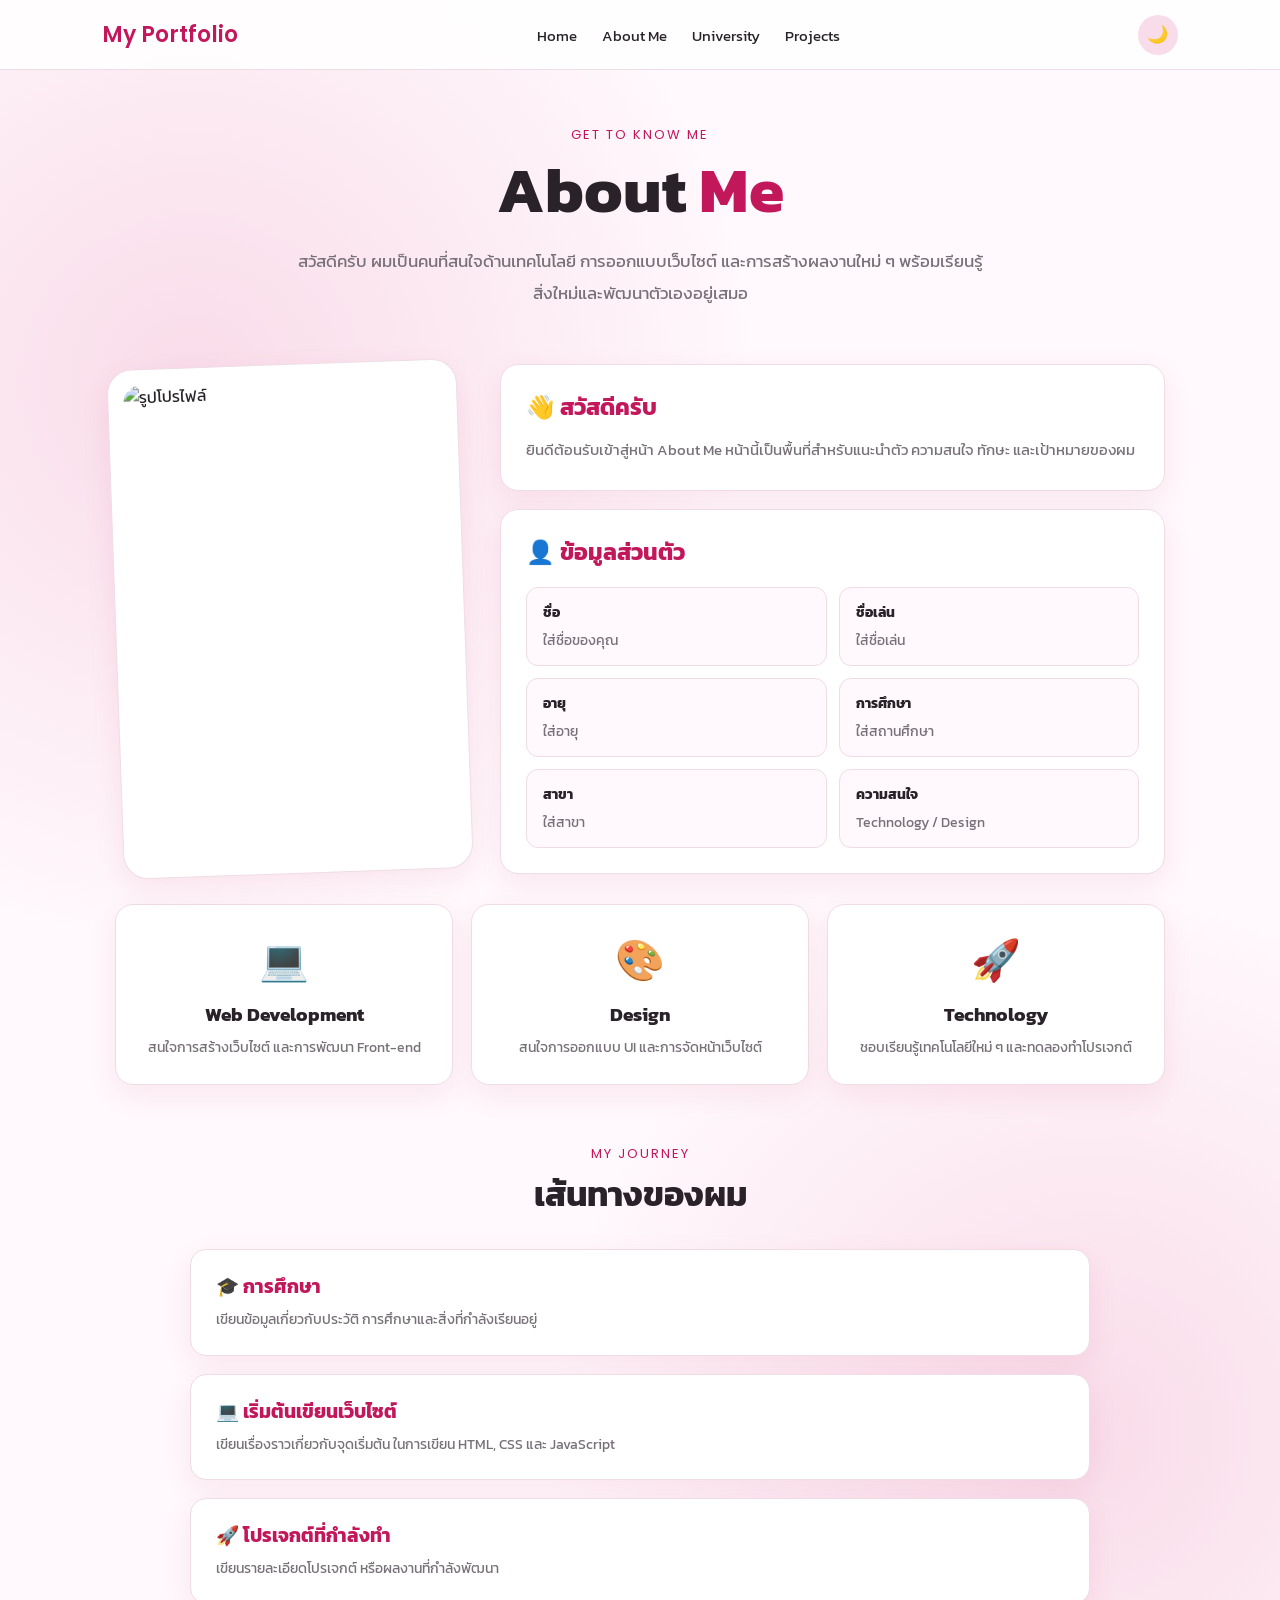
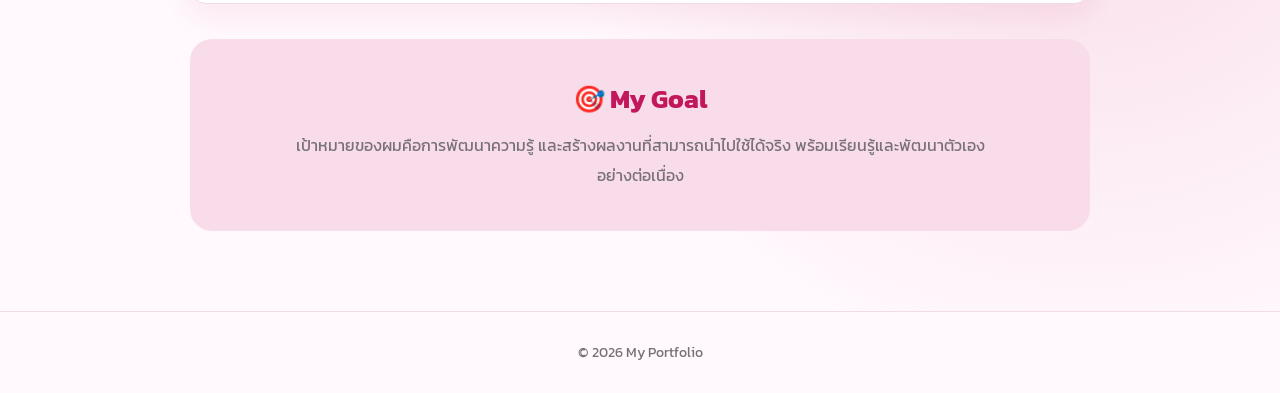
==== about.html @ 3f94007c "Add about.html for personal portfolio page" ====
<!DOCTYPE html>
<html lang="th">

<head>
    <meta charset="UTF-8">

    <meta
        name="viewport"
        content="width=device-width, initial-scale=1.0"
    >

    <title>About Me</title>

    <!-- Google Font -->
    <link
        href="https://fonts.googleapis.com/css2?family=Kanit:wght@300;400;500;600&family=Poppins:wght@400;500;600&display=swap"
        rel="stylesheet"
    >

    <!-- CSS -->
    <link rel="stylesheet" href="style.css">
</head>

<body>

    <!-- =========================
         NAVBAR
    ========================== -->

    <nav>

        <div class="logo">
            My Portfolio
        </div>

        <ul>
            <li>
                <a href="index.html">Home</a>
            </li>

            <li>
                <a href="about.html">About Me</a>
            </li>

            <li>
                <a href="university.html">University</a>
            </li>

            <li>
                <a href="index.html#projects">
                    Projects
                </a>
            </li>
        </ul>

        <button
            class="theme-btn"
            onclick="toggleTheme()"
            aria-label="เปลี่ยนธีม"
        >
            🌙
        </button>

    </nav>


    <!-- =========================
         ABOUT ME
    ========================== -->

    <main class="about-page">

        <!-- Hero -->

        <div class="about-hero">

            <small>GET TO KNOW ME</small>

            <h1>
                About <span>Me</span>
            </h1>

            <p>
                สวัสดีครับ ผมเป็นคนที่สนใจด้านเทคโนโลยี
                การออกแบบเว็บไซต์ และการสร้างผลงานใหม่ ๆ
                พร้อมเรียนรู้สิ่งใหม่และพัฒนาตัวเองอยู่เสมอ
            </p>

        </div>


        <!-- Profile -->

        <div class="about-profile">

            <div class="about-photo">

                <img
                    src="images/profile.jpg"
                    alt="รูปโปรไฟล์"
                >

            </div>


            <div class="about-info">

                <div class="about-info-card">

                    <h2>
                        👋 สวัสดีครับ
                    </h2>

                    <p>
                        ยินดีต้อนรับเข้าสู่หน้า About Me
                        หน้านี้เป็นพื้นที่สำหรับแนะนำตัว
                        ความสนใจ ทักษะ และเป้าหมายของผม
                    </p>

                </div>


                <div class="about-info-card">

                    <h2>
                        👤 ข้อมูลส่วนตัว
                    </h2>

                    <div class="about-details">

                        <div class="about-detail">
                            <strong>ชื่อ</strong>
                            <span>ใส่ชื่อของคุณ</span>
                        </div>

                        <div class="about-detail">
                            <strong>ชื่อเล่น</strong>
                            <span>ใส่ชื่อเล่น</span>
                        </div>

                        <div class="about-detail">
                            <strong>อายุ</strong>
                            <span>ใส่อายุ</span>
                        </div>

                        <div class="about-detail">
                            <strong>การศึกษา</strong>
                            <span>ใส่สถานศึกษา</span>
                        </div>

                        <div class="about-detail">
                            <strong>สาขา</strong>
                            <span>ใส่สาขา</span>
                        </div>

                        <div class="about-detail">
                            <strong>ความสนใจ</strong>
                            <span>Technology / Design</span>
                        </div>

                    </div>

                </div>

            </div>

        </div>


        <!-- Interests -->

        <div class="about-interests">

            <div class="interest-card">

                <div class="interest-icon">
                    💻
                </div>

                <h3>
                    Web Development
                </h3>

                <p>
                    สนใจการสร้างเว็บไซต์
                    และการพัฒนา Front-end
                </p>

            </div>


            <div class="interest-card">

                <div class="interest-icon">
                    🎨
                </div>

                <h3>
                    Design
                </h3>

                <p>
                    สนใจการออกแบบ UI
                    และการจัดหน้าเว็บไซต์
                </p>

            </div>


            <div class="interest-card">

                <div class="interest-icon">
                    🚀
                </div>

                <h3>
                    Technology
                </h3>

                <p>
                    ชอบเรียนรู้เทคโนโลยีใหม่ ๆ
                    และทดลองทำโปรเจกต์
                </p>

            </div>

        </div>


        <!-- Journey -->

        <div class="about-journey">

            <div class="about-journey-title">

                <small>MY JOURNEY</small>

                <h2>
                    เส้นทางของผม
                </h2>

            </div>


            <div class="journey-list">

                <div class="journey-item">

                    <h3>
                        🎓 การศึกษา
                    </h3>

                    <p>
                        เขียนข้อมูลเกี่ยวกับประวัติ
                        การศึกษาและสิ่งที่กำลังเรียนอยู่
                    </p>

                </div>


                <div class="journey-item">

                    <h3>
                        💻 เริ่มต้นเขียนเว็บไซต์
                    </h3>

                    <p>
                        เขียนเรื่องราวเกี่ยวกับจุดเริ่มต้น
                        ในการเขียน HTML, CSS และ JavaScript
                    </p>

                </div>


                <div class="journey-item">

                    <h3>
                        🚀 โปรเจกต์ที่กำลังทำ
                    </h3>

                    <p>
                        เขียนรายละเอียดโปรเจกต์
                        หรือผลงานที่กำลังพัฒนา
                    </p>

                </div>

            </div>

        </div>


        <!-- Goal -->

        <div class="about-goal">

            <div class="about-goal-box">

                <h2>
                    🎯 My Goal
                </h2>

                <p>
                    เป้าหมายของผมคือการพัฒนาความรู้
                    และสร้างผลงานที่สามารถนำไปใช้ได้จริง
                    พร้อมเรียนรู้และพัฒนาตัวเองอย่างต่อเนื่อง
                </p>

            </div>

        </div>

    </main>


    <!-- Footer -->

    <footer>

        © 2026 My Portfolio

    </footer>


    <!-- Theme -->

    <script>

        function toggleTheme() {

            document.body.classList.toggle("dark");

            if (document.body.classList.contains("dark")) {

                localStorage.setItem("theme", "dark");

            } else {

                localStorage.setItem("theme", "light");

            }

        }


        if (localStorage.getItem("theme") === "dark") {

            document.body.classList.add("dark");

        }

    </script>

</body>

</html>
---- style.css ----
/* ========================================
   RESET
======================================== */

* {
    margin: 0;
    padding: 0;
    box-sizing: border-box;
    scroll-behavior: smooth;
}

html {
    width: 100%;
    overflow-x: hidden;
}

body {
    width: 100%;
    min-width: 320px;
    font-family: "Kanit", sans-serif;
    background: var(--bg);
    color: var(--text);

    transition:
        background 0.3s,
        color 0.3s;

    overflow-x: hidden;
}


/* ========================================
   ROOT VARIABLES
======================================== */

:root {
    --bg: #fff8fc;
    --card: #ffffff;
    --text: #292329;
    --subtext: #777078;
    --pink: #c2185b;
    --pink-light: #f9dce9;
    --border: #efdce5;
    --shadow: 0 10px 30px rgba(194, 24, 91, 0.08);

    /* Layout */
    --nav-height: 70px;
    --content-width: 1100px;
    --side-padding: 8%;
}


/* ========================================
   DARK MODE
======================================== */

body.dark {
    --bg: #171317;
    --card: #211c21;
    --text: #ffffff;
    --subtext: #bcb4bb;
    --pink: #ff5c9b;
    --pink-light: #412532;
    --border: #392f35;
    --shadow: 0 10px 30px rgba(0, 0, 0, 0.3);
}


/* ========================================
   NAVBAR
======================================== */

nav {
    position: fixed;
    top: 0;
    left: 0;

    width: 100%;
    height: var(--nav-height);

    display: flex;
    align-items: center;
    justify-content: space-between;

    padding: 0 var(--side-padding);

    background: rgba(255, 255, 255, 0.85);
    backdrop-filter: blur(12px);
    -webkit-backdrop-filter: blur(12px);

    border-bottom: 1px solid var(--border);

    z-index: 999;
}

body.dark nav {
    background: rgba(23, 19, 23, 0.85);
}

.logo {
    font-family: Poppins, sans-serif;
    font-size: 22px;
    font-weight: 600;
    color: var(--pink);

    white-space: nowrap;
}

nav ul {
    display: flex;
    align-items: center;

    list-style: none;
    gap: 25px;
}

nav a {
    text-decoration: none;
    color: var(--text);
    font-size: 15px;

    transition: 0.2s;
}

nav a:hover {
    color: var(--pink);
}

.theme-btn {
    width: 40px;
    height: 40px;

    flex-shrink: 0;

    border: none;
    border-radius: 50%;

    background: var(--pink-light);
    color: var(--pink);

    cursor: pointer;
    font-size: 17px;

    transition: 0.2s;
}

.theme-btn:hover {
    transform: rotate(15deg);
}


/* ========================================
   HERO
======================================== */

.hero {
    width: 100%;
    min-height: 100vh;

    display: flex;
    align-items: center;

    padding:
        calc(var(--nav-height) + 40px)
        var(--side-padding)
        70px;
}

.hero-container {
    width: 100%;
    max-width: var(--content-width);

    margin: auto;

    display: grid;
    grid-template-columns: 1fr 1fr;

    align-items: center;

    gap: 70px;
}

.hero-content {
    min-width: 0;
}

.hello {
    color: var(--pink);
    font-size: 18px;
    margin-bottom: 10px;
}

.hero h1 {
    font-size: clamp(42px, 6vw, 68px);
    line-height: 1.1;

    margin-bottom: 20px;

    word-wrap: break-word;
}

.hero h1 span {
    color: var(--pink);
}

.hero p {
    color: var(--subtext);

    font-size: 17px;
    line-height: 1.9;

    max-width: 550px;
}

.buttons {
    display: flex;

    gap: 12px;
    margin-top: 30px;

    flex-wrap: wrap;
}

.btn {
    display: inline-block;

    padding: 11px 22px;

    border-radius: 10px;

    text-decoration: none;
    font-weight: 500;

    transition: 0.2s;

    white-space: nowrap;
}

.btn-main {
    background: var(--pink);
    color: white;
}

.btn-main:hover {
    transform: translateY(-3px);

    box-shadow:
        0 8px 20px rgba(194, 24, 91, 0.2);
}

.btn-outline {
    border: 1px solid var(--pink);
    color: var(--pink);
}

.btn-outline:hover {
    background: var(--pink-light);
}


/* ========================================
   PROFILE
======================================== */

.profile-box {
    width: 100%;

    display: flex;
    justify-content: center;
    align-items: center;
}

.profile {
    width: 320px;
    height: 390px;

    padding: 15px;

    background: var(--card);

    border: 1px solid var(--border);
    border-radius: 25px;

    box-shadow: var(--shadow);

    transform: rotate(2deg);

    transition: 0.3s;

    flex-shrink: 0;
}

.profile:hover {
    transform:
        rotate(0deg)
        translateY(-7px);
}

.profile img {
    display: block;

    width: 100%;
    height: 100%;

    object-fit: cover;

    border-radius: 18px;
}


/* ========================================
   GENERAL SECTION
======================================== */

section {
    width: 100%;

    padding:
        100px
        var(--side-padding);
}

.section-title {
    text-align: center;

    margin-bottom: 50px;
}

.section-title small {
    color: var(--pink);

    font-family: Poppins, sans-serif;

    font-size: 13px;
    letter-spacing: 2px;
}

.section-title h2 {
    font-size: 36px;

    margin-top: 5px;
}


/* ========================================
   ABOUT
======================================== */

.about {
    width: 100%;
    max-width: 1000px;

    margin: auto;

    display: grid;
    grid-template-columns: 1fr 1fr;

    gap: 25px;
}

.card {
    min-width: 0;

    background: var(--card);

    border: 1px solid var(--border);
    border-radius: 18px;

    padding: 30px;

    box-shadow: var(--shadow);
}

.card h3 {
    color: var(--pink);

    margin-bottom: 15px;
}

.card p {
    color: var(--subtext);

    line-height: 1.9;

    overflow-wrap: break-word;
}


/* ========================================
   EDUCATION
======================================== */

.university {
    width: 100%;
    max-width: 900px;

    margin: auto;

    background: var(--card);

    border: 1px solid var(--border);
    border-radius: 25px;

    padding: 45px;

    text-align: center;

    box-shadow: var(--shadow);
}

.uni-icon {
    font-size: 50px;

    margin-bottom: 15px;
}

.university h3 {
    font-size: 28px;

    margin-bottom: 8px;

    overflow-wrap: break-word;
}

.faculty {
    color: var(--pink);

    font-size: 21px;

    margin-bottom: 8px;

    overflow-wrap: break-word;
}

.university p {
    color: var(--subtext);

    line-height: 1.9;

    overflow-wrap: break-word;
}


/* ========================================
   PROJECTS
======================================== */

.projects {
    width: 100%;
    max-width: 1100px;

    margin: auto;

    display: grid;

    grid-template-columns: repeat(2, minmax(0, 1fr));

    gap: 25px;
}

.project {
    min-width: 0;

    overflow: hidden;

    background: var(--card);

    border: 1px solid var(--border);
    border-radius: 18px;

    box-shadow: var(--shadow);

    transition: 0.25s;
}

.project:hover {
    transform: translateY(-6px);
}

.project-image {
    width: 100%;
    height: 220px;

    background:
        linear-gradient(
            135deg,
            var(--pink-light),
            var(--bg)
        );

    display: flex;
    align-items: center;
    justify-content: center;

    font-size: 60px;

    overflow: hidden;
}

.project-image img {
    display: block;

    width: 100%;
    height: 100%;

    object-fit: cover;
}

.project-content {
    padding: 25px;
}

.project-content h3 {
    font-size: 21px;

    margin-bottom: 10px;

    overflow-wrap: break-word;
}

.project-content p {
    color: var(--subtext);

    line-height: 1.8;

    font-size: 15px;

    overflow-wrap: break-word;
}

.tags {
    display: flex;

    gap: 7px;

    flex-wrap: wrap;

    margin-top: 18px;
}

.tag {
    padding: 5px 10px;

    background: var(--pink-light);
    color: var(--pink);

    border-radius: 7px;

    font-size: 12px;
}


/* ========================================
   SKILLS
======================================== */

.skills {
    width: 100%;
    max-width: 1000px;

    margin: auto;

    display: grid;

    grid-template-columns:
        repeat(3, minmax(0, 1fr));

    gap: 20px;
}

.skill {
    min-width: 0;

    background: var(--card);

    border: 1px solid var(--border);
    border-radius: 18px;

    padding: 28px;

    text-align: center;

    transition: 0.2s;
}

.skill:hover {
    transform: translateY(-5px);
}

.skill-icon {
    font-size: 38px;

    margin-bottom: 10px;
}

.skill h3 {
    margin-bottom: 8px;
}

.skill p {
    color: var(--subtext);

    font-size: 14px;
    line-height: 1.7;

    overflow-wrap: break-word;
}


/* ========================================
   GOAL
======================================== */

.goal {
    width: 100%;
    max-width: 900px;

    margin: auto;
}

.goal-box {
    padding: 45px 35px;

    background: var(--pink-light);

    border-radius: 22px;

    text-align: center;
}

.goal-box h3 {
    color: var(--pink);

    font-size: 25px;

    margin-bottom: 15px;
}

.goal-box p {
    color: var(--subtext);

    line-height: 1.9;

    overflow-wrap: break-word;
}


/* ========================================
   CONTACT
======================================== */

.contact {
    width: 100%;
    max-width: 700px;

    margin: auto;

    text-align: center;
}

.contact > p {
    color: var(--subtext);

    margin-bottom: 25px;

    line-height: 1.8;
}

.contact-links {
    display: flex;

    justify-content: center;

    flex-wrap: wrap;

    gap: 12px;
}

.contact-links a {
    padding: 10px 18px;

    background: var(--card);

    border: 1px solid var(--border);
    border-radius: 10px;

    color: var(--text);

    text-decoration: none;

    transition: 0.2s;

    overflow-wrap: break-word;
}

.contact-links a:hover {
    color: var(--pink);

    border-color: var(--pink);
}


/* ========================================
   FOOTER
======================================== */

footer {
    width: 100%;

    padding: 30px;

    text-align: center;

    color: var(--subtext);

    font-size: 14px;

    border-top: 1px solid var(--border);
}


/* ========================================
   LARGE COMPUTER
   1440px+
======================================== */

@media (min-width: 1440px) {

    :root {
        --side-padding: 10%;
        --content-width: 1200px;
        --nav-height: 75px;
    }

    nav {
        padding-left: 10%;
        padding-right: 10%;
    }

    .hero {
        padding-top: 120px;
    }

    .hero-container {
        gap: 90px;
    }

    section {
        padding-top: 110px;
        padding-bottom: 110px;
    }
}


/* ========================================
   COMPUTER
   1025px - 1439px
======================================== */

@media (min-width: 1025px) and (max-width: 1439px) {

    :root {
        --side-padding: 8%;
        --content-width: 1100px;
    }

    nav {
        padding-left: 8%;
        padding-right: 8%;
    }

    .hero {
        padding-top: 110px;
    }

    .hero-container {
        grid-template-columns: 1fr 1fr;
        gap: 70px;
    }

    .profile {
        width: 320px;
        height: 390px;
    }

    section {
        padding-top: 100px;
        padding-bottom: 100px;
    }
}


/* ========================================
   iPAD / LARGE TABLET
   768px - 1024px
======================================== */

@media (min-width: 768px) and (max-width: 1024px) {

    :root {
        --side-padding: 6%;
        --nav-height: 65px;
    }

    nav {
        padding-left: 5%;
        padding-right: 5%;
    }

    .logo {
        font-size: 20px;
    }

    nav ul {
        gap: 15px;
    }

    nav a {
        font-size: 14px;
    }

    .hero {
        min-height: auto;

        padding:
            105px
            6%
            70px;
    }

    .hero-container {
        max-width: 900px;

        grid-template-columns:
            minmax(0, 1fr)
            minmax(0, 1fr);

        gap: 35px;
    }

    .hero h1 {
        font-size: clamp(38px, 6vw, 55px);
    }

    .hero p {
        font-size: 16px;
        line-height: 1.8;
    }

    .profile {
        width: 280px;
        height: 350px;
    }

    section {
        padding:
            80px
            6%;
    }

    .section-title {
        margin-bottom: 40px;
    }

    .section-title h2 {
        font-size: 32px;
    }

    .about {
        grid-template-columns: 1fr 1fr;
        gap: 18px;
    }

    .card {
        padding: 25px;
    }

    .university {
        max-width: 800px;
        padding: 35px 30px;
    }

    .projects {
        max-width: 900px;

        grid-template-columns:
            repeat(2, minmax(0, 1fr));

        gap: 18px;
    }

    .project-image {
        height: 190px;
    }

    .project-content {
        padding: 20px;
    }

    .skills {
        max-width: 900px;

        grid-template-columns:
            repeat(3, minmax(0, 1fr));

        gap: 15px;
    }

    .skill {
        padding: 22px 15px;
    }

    .goal {
        max-width: 800px;
    }

    .contact {
        max-width: 650px;
    }
}


/* ========================================
   TABLET
   481px - 767px
======================================== */

@media (min-width: 481px) and (max-width: 767px) {

    :root {
        --side-padding: 6%;
        --nav-height: 65px;
    }

    nav {
        padding-left: 5%;
        padding-right: 5%;
    }

    .logo {
        font-size: 20px;
    }

    nav ul {
        display: none;
    }

    .hero {
        min-height: auto;

        padding:
            105px
            7%
            60px;
    }

    .hero-container {
        max-width: 650px;

        grid-template-columns: 1fr;

        text-align: center;

        gap: 40px;
    }

    .hero h1 {
        font-size: 48px;
    }

    .hero p {
        max-width: 600px;

        margin: auto;

        font-size: 16px;
    }

    .buttons {
        justify-content: center;
    }

    .profile {
        width: 270px;
        height: 330px;
    }

    section {
        padding:
            70px
            6%;
    }

    .section-title {
        margin-bottom: 35px;
    }

    .section-title h2 {
        font-size: 30px;
    }

    .about {
        max-width: 650px;

        grid-template-columns: 1fr;

        gap: 18px;
    }

    .card {
        padding: 25px;
    }

    .university {
        max-width: 650px;

        padding: 30px 25px;
    }

    .university h3 {
        font-size: 25px;
    }

    .faculty {
        font-size: 19px;
    }

    .projects {
        max-width: 650px;

        grid-template-columns: 1fr;

        gap: 20px;
    }

    .project-image {
        height: 210px;
    }

    .skills {
        max-width: 650px;

        grid-template-columns:
            repeat(2, minmax(0, 1fr));

        gap: 15px;
    }

    .skill {
        padding: 22px 15px;
    }

    .goal {
        max-width: 650px;
    }

    .goal-box {
        padding: 35px 25px;
    }

    .contact {
        max-width: 600px;
    }
}


/* ========================================
   MOBILE
   360px - 480px
======================================== */

@media (min-width: 360px) and (max-width: 480px) {

    :root {
        --side-padding: 20px;
        --nav-height: 60px;
    }

    nav {
        padding:
            0
            18px;
    }

    .logo {
        font-size: 18px;
    }

    nav ul {
        display: none;
    }

    .theme-btn {
        width: 36px;
        height: 36px;

        font-size: 15px;
    }

    /* HERO */

    .hero {
        min-height: auto;

        padding:
            95px
            20px
            55px;
    }

    .hero-container {
        max-width: 100%;

        grid-template-columns: 1fr;

        gap: 35px;

        text-align: center;
    }

    .hello {
        font-size: 16px;
    }

    .hero h1 {
        font-size: 38px;

        line-height: 1.15;

        margin-bottom: 15px;
    }

    .hero p {
        max-width: 100%;

        margin: auto;

        font-size: 15px;

        line-height: 1.8;
    }

    .buttons {
        justify-content: center;

        gap: 8px;

        margin-top: 22px;
    }

    .btn {
        padding:
            10px
            17px;

        font-size: 14px;
    }

    /* PROFILE */

    .profile {
        width: 240px;
        height: 295px;

        padding: 10px;

        border-radius: 20px;
    }

    .profile img {
        border-radius: 14px;
    }

    /* SECTION */

    section {
        padding:
            60px
            20px;
    }

    .section-title {
        margin-bottom: 30px;
    }

    .section-title small {
        font-size: 11px;
    }

    .section-title h2 {
        font-size: 27px;
    }

    /* ABOUT */

    .about {
        grid-template-columns: 1fr;

        gap: 15px;
    }

    .card {
        padding:
            22px
            18px;

        border-radius: 15px;
    }

    .card h3 {
        font-size: 19px;
    }

    .card p {
        font-size: 14px;

        line-height: 1.8;
    }

    /* EDUCATION */

    .university {
        padding:
            28px
            18px;

        border-radius: 20px;
    }

    .uni-icon {
        font-size: 40px;
    }

    .university h3 {
        font-size: 22px;
    }

    .faculty {
        font-size: 17px;
    }

    .university p {
        font-size: 14px;

        line-height: 1.8;
    }

    /* PROJECTS */

    .projects {
        grid-template-columns: 1fr;

        gap: 18px;
    }

    .project {
        border-radius: 15px;
    }

    .project-image {
        height: 180px;
    }

    .project-content {
        padding:
            20px
            18px;
    }

    .project-content h3 {
        font-size: 19px;
    }

    .project-content p {
        font-size: 14px;
    }

    /* SKILLS */

    .skills {
        grid-template-columns: 1fr;

        gap: 15px;
    }

    .skill {
        padding:
            22px
            18px;
    }

    .skill-icon {
        font-size: 34px;
    }

    .skill p {
        font-size: 13px;
    }

    /* GOAL */

    .goal-box {
        padding:
            30px
            18px;

        border-radius: 18px;
    }

    .goal-box h3 {
        font-size: 21px;
    }

    .goal-box p {
        font-size: 14px;

        line-height: 1.8;
    }

    /* CONTACT */

    .contact > p {
        font-size: 14px;

        line-height: 1.8;
    }

    .contact-links {
        gap: 8px;
    }

    .contact-links a {
        padding:
            9px
            14px;

        font-size: 13px;
    }

    /* FOOTER */

    footer {
        padding:
            25px
            15px;

        font-size: 12px;
    }
}


/* ========================================
   VERY SMALL MOBILE
   BELOW 360px
======================================== */

@media (max-width: 359px) {

    :root {
        --side-padding: 15px;
        --nav-height: 60px;
    }

    nav {
        padding:
            0
            15px;
    }

    .logo {
        font-size: 17px;
    }

    .theme-btn {
        width: 34px;
        height: 34px;

        font-size: 14px;
    }

    .hero {
        padding:
            90px
            15px
            50px;
    }

    .hero-container {
        gap: 30px;
    }

    .hero h1 {
        font-size: 33px;
    }

    .hero p {
        font-size: 14px;
    }

    .buttons {
        gap: 7px;
    }

    .btn {
        padding:
            9px
            13px;

        font-size: 13px;
    }

    .profile {
        width: 220px;
        height: 275px;
    }

    section {
        padding:
            55px
            15px;
    }

    .section-title h2 {
        font-size: 24px;
    }

    .card {
        padding:
            20px
            16px;
    }

    .university {
        padding:
            25px
            15px;
    }

    .project-image {
        height: 160px;
    }

    .project-content {
        padding:
            18px
            15px;
    }

    .skill {
        padding:
            20px
            15px;
    }

    .goal-box {
        padding:
            25px
            15px;
    }

    .contact-links a {
        padding:
            8px
            11px;

        font-size: 12px;
    }
}


/* ========================================
   MOBILE LANDSCAPE
======================================== */

@media (max-width: 767px) and (orientation: landscape) {

    .hero {
        min-height: auto;

        padding-top: 90px;
    }

    .hero-container {
        grid-template-columns:
            minmax(0, 1fr)
            minmax(0, 1fr);

        text-align: left;

        align-items: center;

        gap: 30px;
    }

    .hero p {
        margin: 0;
    }

    .buttons {
        justify-content: flex-start;
    }

    .profile {
        width: 220px;
        height: 270px;
    }
}


/* ========================================
   TOUCH SCREEN
   ปิด EFFECT ที่ไม่จำเป็นบนมือถือ
======================================== */

@media (hover: none) and (pointer: coarse) {

    .profile:hover,
    .project:hover,
    .skill:hover {
        transform: none;
    }

    .btn-main:hover {
        transform: none;

        box-shadow: none;
    }

    .theme-btn:hover {
        transform: none;
    }
}


/* ========================================
   ACCESSIBILITY
======================================== */

@media (prefers-reduced-motion: reduce) {

    *,
    *::before,
    *::after {
        scroll-behavior: auto !important;
        transition: none !important;
        animation: none !important;
    }
}ก

/* UNIVERSITY PAGE */
.uni-page-hero{min-height:55vh;display:flex;align-items:center;justify-content:center;text-align:center;padding:calc(var(--nav-height) + 55px) var(--side-padding) 70px;background:radial-gradient(circle at 20% 20%,var(--pink-light),transparent 35%),radial-gradient(circle at 80% 70%,var(--pink-light),transparent 35%)}
.uni-page-hero-inner{max-width:850px;margin:auto}.uni-page-hero h1{font-size:clamp(38px,6vw,64px);line-height:1.15;margin:12px 0 18px}.uni-page-hero h1 span{color:var(--pink)}.uni-page-hero p{color:var(--subtext);font-size:17px;line-height:1.9;max-width:700px;margin:auto}
.uni-list{width:100%;max-width:1150px;margin:auto;display:grid;grid-template-columns:repeat(3,minmax(0,1fr));gap:22px}.uni-card{position:relative;overflow:hidden;background:var(--card);border:1px solid var(--border);border-radius:22px;padding:28px;box-shadow:var(--shadow);transition:.25s}.uni-card:hover{transform:translateY(-7px)}.uni-card:before{content:"";position:absolute;inset:0 0 auto;height:5px;background:var(--uni-color,var(--pink))}.uni-logo{width:92px;height:92px;margin:0 auto 18px;border-radius:50%;display:flex;align-items:center;justify-content:center;background:var(--uni-bg,var(--pink-light));border:2px solid var(--uni-color,var(--pink));color:var(--uni-color,var(--pink));font-family:Poppins,sans-serif;font-weight:700;font-size:25px;text-align:center}.uni-card h3{text-align:center;font-size:23px;margin-bottom:7px}.uni-card .uni-subtitle{text-align:center;color:var(--uni-color,var(--pink));font-weight:500;margin-bottom:15px}.uni-card p{color:var(--subtext);line-height:1.8;font-size:14px}.uni-info{margin-top:18px;display:grid;gap:9px}.uni-info div{padding:10px 12px;border-radius:10px;background:var(--bg);color:var(--text);font-size:14px}.uni-actions{display:flex;flex-wrap:wrap;gap:9px;margin-top:20px}.uni-actions a{flex:1;min-width:130px;text-align:center;padding:9px 12px;border-radius:9px;text-decoration:none;font-size:13px;border:1px solid var(--uni-color,var(--pink));color:var(--uni-color,var(--pink));transition:.2s}.uni-actions a:hover{background:var(--uni-bg,var(--pink-light))}.uni-actions a.main{color:#fff;background:var(--uni-color,var(--pink))}
.faculty-page{width:100%;max-width:1050px;margin:auto}.faculty-block{background:var(--card);border:1px solid var(--border);border-radius:22px;padding:32px;margin-bottom:25px;box-shadow:var(--shadow)}.faculty-head{display:flex;gap:20px;align-items:center;margin-bottom:22px}.faculty-badge{width:65px;height:65px;border-radius:16px;display:flex;align-items:center;justify-content:center;flex-shrink:0;background:var(--pink-light);color:var(--pink);font-weight:700;font-family:Poppins,sans-serif}.faculty-head h3{font-size:25px;margin-bottom:4px}.faculty-head p{color:var(--pink)}.faculty-grid{display:grid;grid-template-columns:1fr 1fr;gap:18px}.faculty-item{padding:20px;border:1px solid var(--border);border-radius:15px;background:var(--bg)}.faculty-item h4{margin-bottom:9px}.faculty-item p,.faculty-item li{color:var(--subtext);line-height:1.8;font-size:14px}.faculty-item ul{padding-left:20px}.criteria-note{margin-top:18px;padding:15px 18px;border-radius:13px;background:var(--pink-light);color:var(--subtext);line-height:1.8;font-size:13px}.source-links{display:flex;flex-wrap:wrap;gap:10px;margin-top:18px}.source-links a{text-decoration:none;color:var(--pink);border:1px solid var(--pink);padding:8px 13px;border-radius:9px;font-size:13px}.back-home{margin-top:25px;text-align:center}
@media(max-width:900px){.uni-list{grid-template-columns:1fr;max-width:650px}.faculty-grid{grid-template-columns:1fr}}@media(max-width:600px){.uni-page-hero{padding-top:100px;min-height:50vh}.uni-page-hero p{font-size:15px}.uni-card,.faculty-block{padding:22px 18px}.faculty-head{align-items:flex-start}.faculty-head h3{font-size:21px}.uni-logo{width:80px;height:80px}}

/* ================================
   UNIVERSITY LOGO
================================ */

.uni-logo {
    width: 110px;
    height: 110px;
    margin: 0 auto 20px;

    display: flex;
    align-items: center;
    justify-content: center;

    background: var(--uni-bg);
    border: 2px solid var(--uni-color);
    border-radius: 50%;

    padding: 15px;

    transition: 0.3s ease;
}

.uni-logo img {
    width: 100%;
    height: 100%;
    object-fit: contain;
    display: block;
}

.uni-card:hover .uni-logo {
    transform: translateY(-5px) scale(1.05);
    box-shadow: 0 10px 25px rgba(0,0,0,0.12);
}

/* Mobile */
@media (max-width: 600px) {

    .uni-logo {
        width: 90px;
        height: 90px;
        padding: 12px;
    }

}

/* ========================================
   ABOUT ME PAGE
======================================== */

.about-page {
    width: 100%;
    min-height: 100vh;
    padding:
        calc(var(--nav-height) + 55px)
        var(--side-padding)
        80px;

    background:
        radial-gradient(
            circle at 15% 20%,
            var(--pink-light),
            transparent 30%
        ),
        radial-gradient(
            circle at 85% 75%,
            var(--pink-light),
            transparent 30%
        );
}

/* Header */

.about-hero {
    width: 100%;
    max-width: 900px;
    margin: 0 auto 55px;

    text-align: center;
}

.about-hero small {
    display: block;

    color: var(--pink);

    font-family: Poppins, sans-serif;
    font-size: 13px;

    letter-spacing: 2px;
    margin-bottom: 8px;
}

.about-hero h1 {
    font-size: clamp(40px, 6vw, 64px);
    line-height: 1.15;

    margin-bottom: 18px;
}

.about-hero h1 span {
    color: var(--pink);
}

.about-hero p {
    max-width: 700px;
    margin: auto;

    color: var(--subtext);

    font-size: 17px;
    line-height: 1.9;
}


/* ========================================
   ABOUT ME PROFILE
======================================== */

.about-profile {
    width: 100%;
    max-width: 1050px;

    margin: auto;

    display: grid;
    grid-template-columns:
        350px
        minmax(0, 1fr);

    gap: 35px;
    align-items: stretch;
}


/* Profile Image */

.about-photo {
    background: var(--card);

    border: 1px solid var(--border);
    border-radius: 25px;

    padding: 15px;

    box-shadow: var(--shadow);

    transform: rotate(-2deg);

    transition: 0.3s ease;
}

.about-photo:hover {
    transform:
        rotate(0deg)
        translateY(-7px);
}

.about-photo img {
    display: block;

    width: 100%;
    height: 100%;

    min-height: 420px;

    object-fit: cover;

    border-radius: 18px;
}


/* ========================================
   ABOUT INFORMATION
======================================== */

.about-info {
    display: flex;
    flex-direction: column;
    gap: 18px;
}

.about-info-card {
    background: var(--card);

    border: 1px solid var(--border);
    border-radius: 18px;

    padding: 25px;

    box-shadow: var(--shadow);
}

.about-info-card h2 {
    color: var(--pink);

    font-size: 23px;

    margin-bottom: 12px;
}

.about-info-card p {
    color: var(--subtext);

    font-size: 15px;
    line-height: 1.9;

    overflow-wrap: break-word;
}


/* ========================================
   PERSONAL INFORMATION
======================================== */

.about-details {
    display: grid;

    grid-template-columns:
        repeat(2, minmax(0, 1fr));

    gap: 12px;

    margin-top: 18px;
}

.about-detail {
    padding: 14px 16px;

    background: var(--bg);

    border: 1px solid var(--border);
    border-radius: 12px;
}

.about-detail strong {
    display: block;

    color: var(--text);

    font-size: 14px;

    margin-bottom: 4px;
}

.about-detail span {
    color: var(--subtext);

    font-size: 14px;
}


/* ========================================
   INTERESTS
======================================== */

.about-interests {
    width: 100%;
    max-width: 1050px;

    margin: 30px auto 0;

    display: grid;

    grid-template-columns:
        repeat(3, minmax(0, 1fr));

    gap: 18px;
}

.interest-card {
    background: var(--card);

    border: 1px solid var(--border);
    border-radius: 18px;

    padding: 25px;

    text-align: center;

    box-shadow: var(--shadow);

    transition: 0.25s ease;
}

.interest-card:hover {
    transform: translateY(-6px);
}

.interest-icon {
    font-size: 40px;

    margin-bottom: 10px;
}

.interest-card h3 {
    margin-bottom: 8px;
}

.interest-card p {
    color: var(--subtext);

    font-size: 14px;
    line-height: 1.7;
}


/* ========================================
   MY JOURNEY
======================================== */

.about-journey {
    width: 100%;
    max-width: 900px;

    margin: 55px auto 0;
}

.about-journey-title {
    text-align: center;

    margin-bottom: 30px;
}

.about-journey-title small {
    color: var(--pink);

    font-family: Poppins, sans-serif;

    font-size: 13px;

    letter-spacing: 2px;
}

.about-journey-title h2 {
    font-size: 34px;

    margin-top: 5px;
}

.journey-list {
    position: relative;

    display: grid;

    gap: 18px;
}

.journey-item {
    position: relative;

    background: var(--card);

    border: 1px solid var(--border);
    border-radius: 16px;

    padding: 22px 25px;

    box-shadow: var(--shadow);
}

.journey-item h3 {
    color: var(--pink);

    margin-bottom: 7px;
}

.journey-item p {
    color: var(--subtext);

    font-size: 14px;
    line-height: 1.8;
}


/* ========================================
   ABOUT ME GOAL
======================================== */

.about-goal {
    width: 100%;
    max-width: 900px;

    margin: 35px auto 0;
}

.about-goal-box {
    padding: 40px 30px;

    background: var(--pink-light);

    border-radius: 22px;

    text-align: center;
}

.about-goal-box h2 {
    color: var(--pink);

    font-size: 26px;

    margin-bottom: 12px;
}

.about-goal-box p {
    max-width: 700px;

    margin: auto;

    color: var(--subtext);

    line-height: 1.9;
}


/* ========================================
   ABOUT ME RESPONSIVE
======================================== */

/* iPad / Large Tablet */

@media (min-width: 768px) and (max-width: 1024px) {

    .about-profile {
        grid-template-columns:
            280px
            minmax(0, 1fr);

        gap: 25px;
    }

    .about-photo img {
        min-height: 360px;
    }

    .about-info-card {
        padding: 22px;
    }

    .about-interests {
        grid-template-columns:
            repeat(3, minmax(0, 1fr));

        gap: 15px;
    }

}


/* Tablet */

@media (min-width: 481px) and (max-width: 767px) {

    .about-page {
        padding:
            100px
            6%
            60px;
    }

    .about-hero {
        margin-bottom: 40px;
    }

    .about-hero h1 {
        font-size: 45px;
    }

    .about-hero p {
        font-size: 16px;
    }

    .about-profile {
        grid-template-columns: 1fr;

        max-width: 650px;

        gap: 30px;
    }

    .about-photo {
        width: 270px;

        margin: auto;
    }

    .about-photo img {
        min-height: 330px;
    }

    .about-interests {
        max-width: 650px;

        grid-template-columns:
            repeat(2, minmax(0, 1fr));
    }

    .about-journey {
        margin-top: 45px;
    }

}


/* Mobile */

@media (min-width: 360px) and (max-width: 480px) {

    .about-page {
        padding:
            90px
            20px
            50px;
    }

    .about-hero {
        margin-bottom: 35px;
    }

    .about-hero small {
        font-size: 11px;
    }

    .about-hero h1 {
        font-size: 36px;
    }

    .about-hero p {
        font-size: 14px;

        line-height: 1.8;
    }

    .about-profile {
        grid-template-columns: 1fr;

        gap: 25px;
    }

    .about-photo {
        width: 230px;

        margin: auto;

        padding: 10px;

        border-radius: 20px;
    }

    .about-photo img {
        min-height: 285px;

        border-radius: 14px;
    }

    .about-info {
        gap: 15px;
    }

    .about-info-card {
        padding: 20px 18px;

        border-radius: 15px;
    }

    .about-info-card h2 {
        font-size: 20px;
    }

    .about-info-card p {
        font-size: 14px;
    }

    .about-details {
        grid-template-columns: 1fr;

        gap: 9px;
    }

    .about-detail {
        padding: 12px 14px;
    }

    .about-interests {
        grid-template-columns: 1fr;

        gap: 15px;

        margin-top: 25px;
    }

    .interest-card {
        padding: 22px 18px;
    }

    .about-journey {
        margin-top: 40px;
    }

    .about-journey-title h2 {
        font-size: 27px;
    }

    .journey-item {
        padding: 20px 18px;
    }

    .about-goal-box {
        padding: 30px 18px;
    }

    .about-goal-box h2 {
        font-size: 21px;
    }

}


/* Very Small Mobile */

@media (max-width: 359px) {

    .about-page {
        padding:
            90px
            15px
            45px;
    }

    .about-hero h1 {
        font-size: 32px;
    }

    .about-hero p {
        font-size: 13px;
    }

    .about-photo {
        width: 210px;
    }

    .about-photo img {
        min-height: 260px;
    }

    .about-info-card {
        padding: 18px 15px;
    }

    .about-interests {
        grid-template-columns: 1fr;
    }

}


/* Mobile Landscape */

@media (max-width: 767px) and (orientation: landscape) {

    .about-profile {
        grid-template-columns:
            minmax(0, 1fr)
            minmax(0, 1fr);

        align-items: center;
    }

    .about-photo {
        width: 220px;
    }

    .about-photo img {
        min-height: 270px;
    }

}
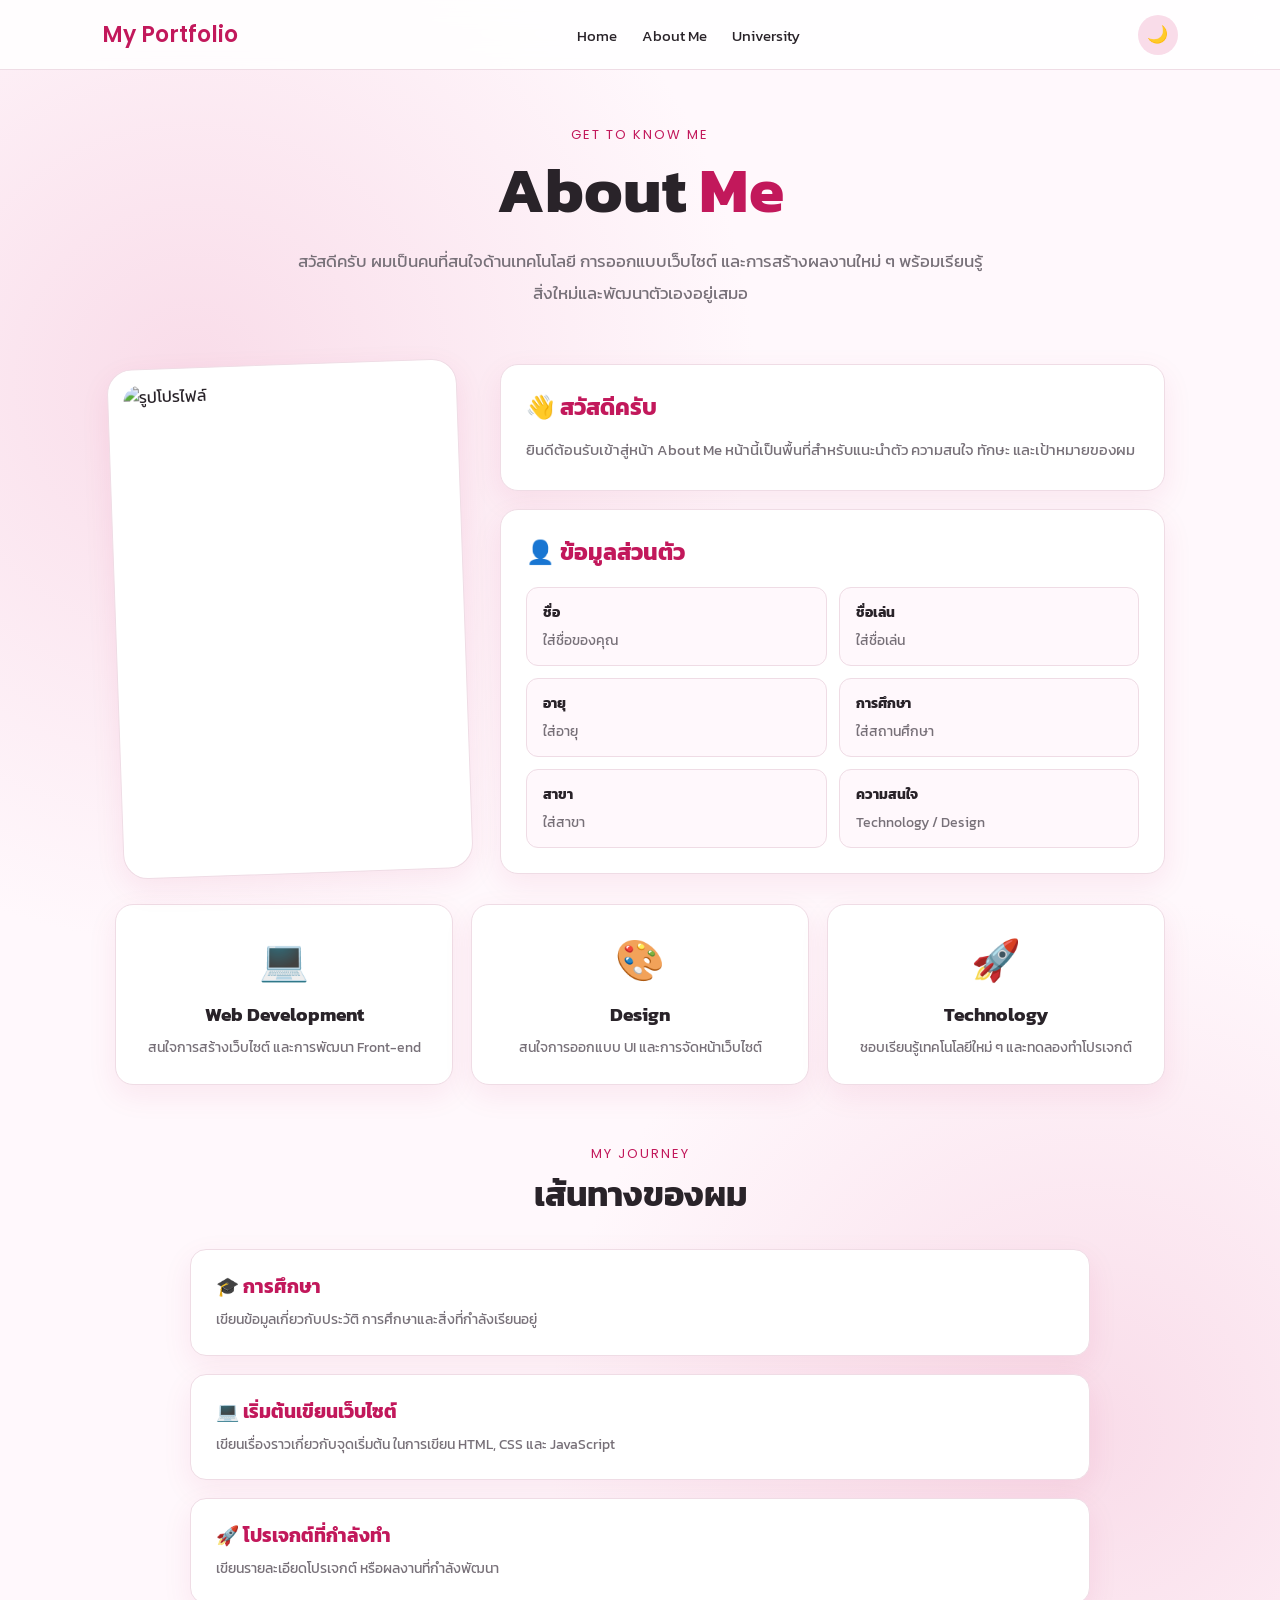
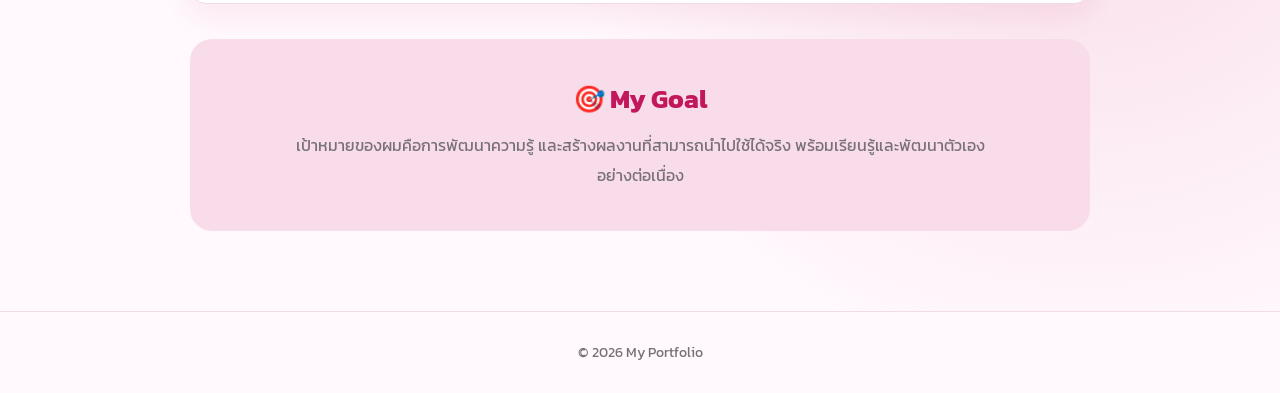
==== commit 7a13a0e6: "Update about.html" ====
--- a/about.html
+++ b/about.html
@@ -18,7 +18,7 @@
     >
 
     <!-- CSS -->
-    <link rel="stylesheet" href="style.css">
+    <link rel="stylesheet" href="./style.css">
 </head>
 
 <body>
@@ -44,12 +44,6 @@
 
             <li>
                 <a href="university.html">University</a>
-            </li>
-
-            <li>
-                <a href="index.html#projects">
-                    Projects
-                </a>
             </li>
         </ul>
 
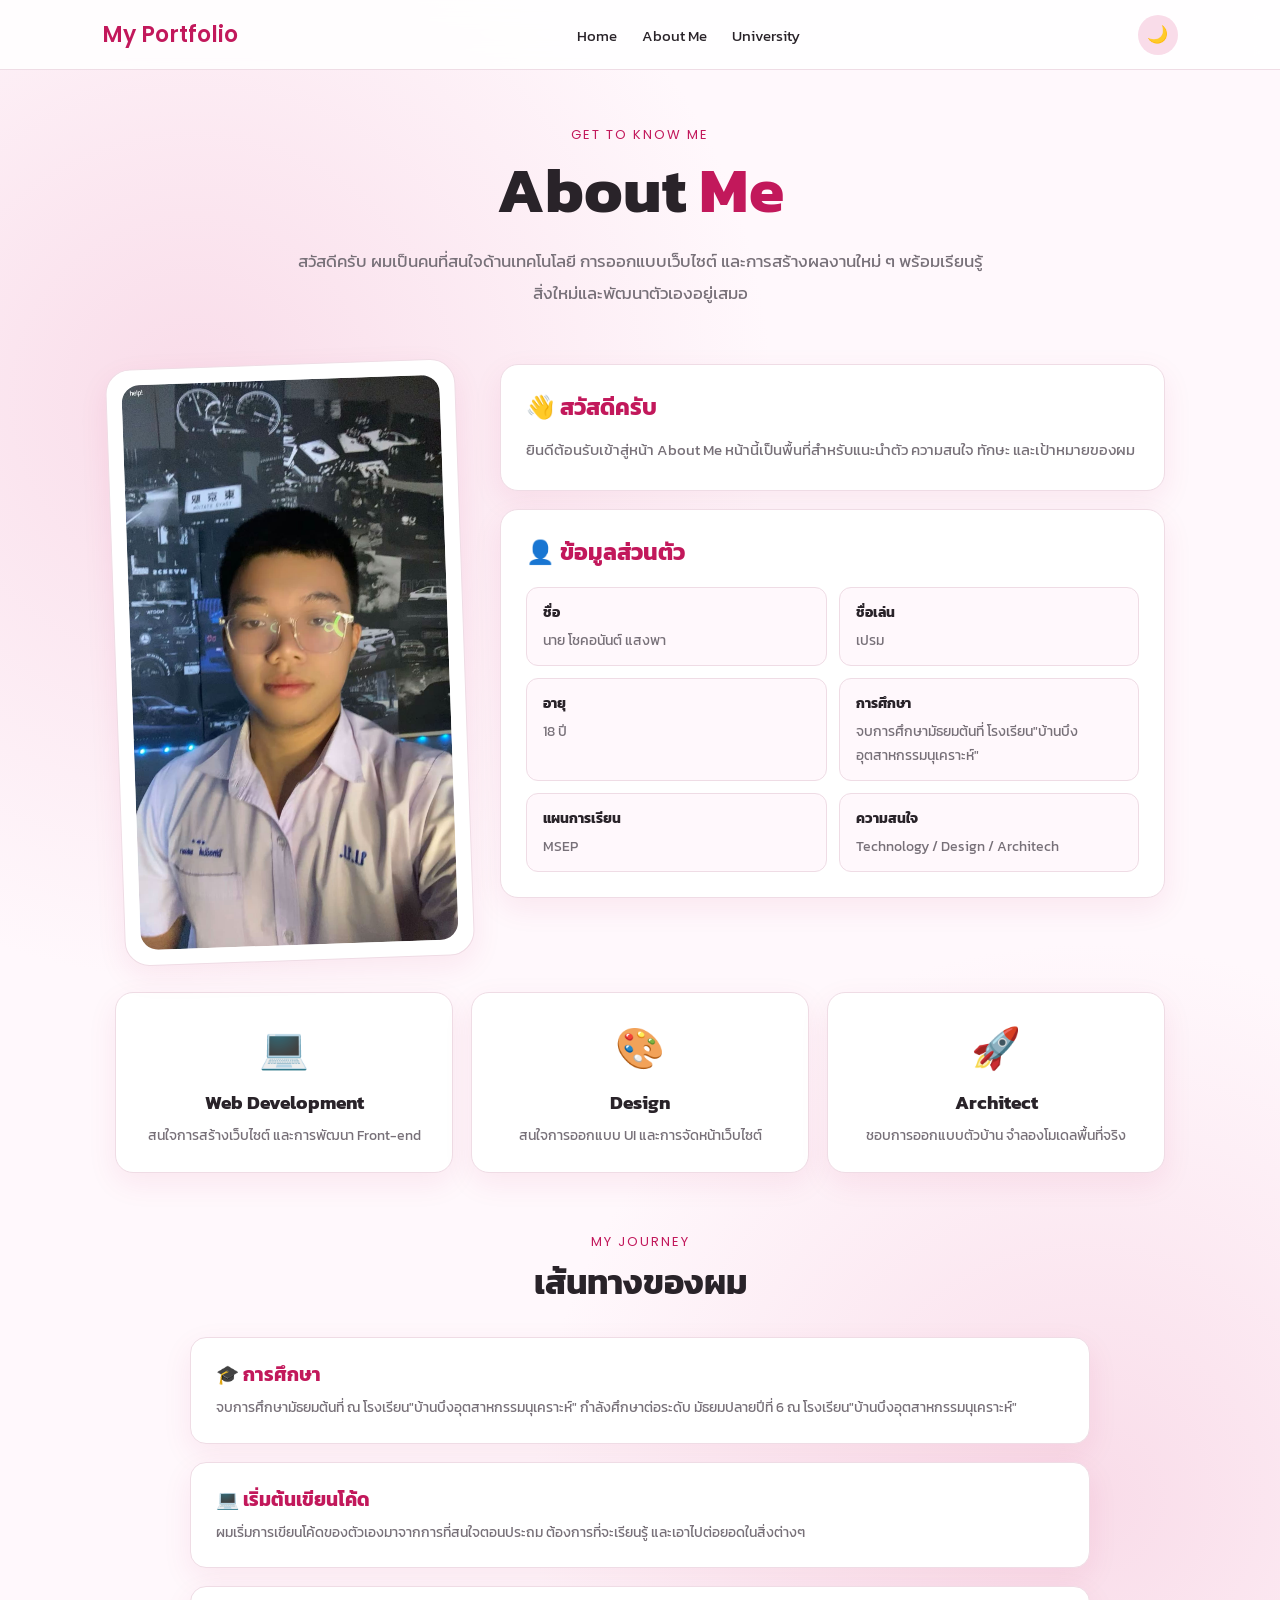
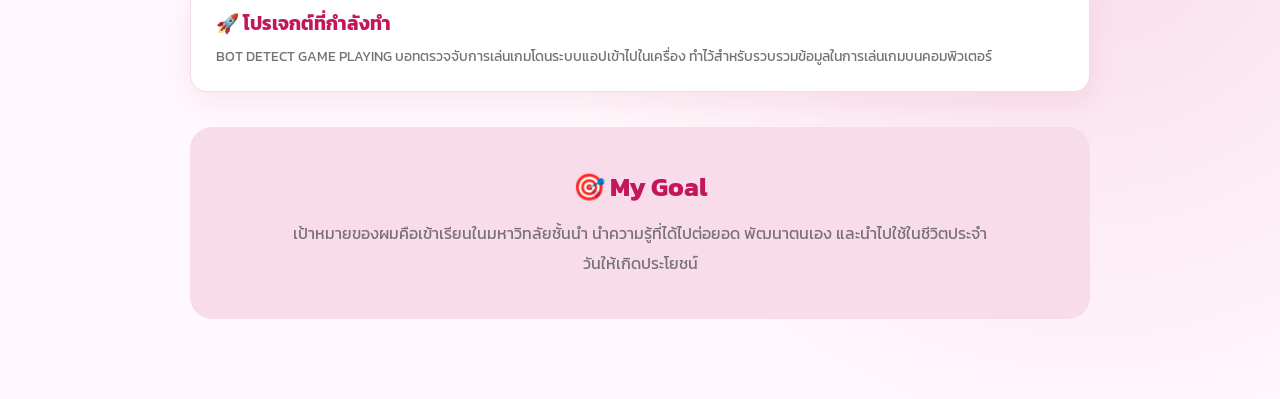
==== commit f1a45fd2: "Update about.html" ====
--- a/about.html
+++ b/about.html
@@ -90,7 +90,7 @@
             <div class="about-photo">
 
                 <img
-                    src="images/profile.jpg"
+                    src="Prem1.jpg"
                     alt="รูปโปรไฟล์"
                 >
 
@@ -124,32 +124,32 @@
 
                         <div class="about-detail">
                             <strong>ชื่อ</strong>
-                            <span>ใส่ชื่อของคุณ</span>
+                            <span>นาย โชคอนันต์ แสงพา</span>
                         </div>
 
                         <div class="about-detail">
                             <strong>ชื่อเล่น</strong>
-                            <span>ใส่ชื่อเล่น</span>
+                            <span>เปรม</span>
                         </div>
 
                         <div class="about-detail">
                             <strong>อายุ</strong>
-                            <span>ใส่อายุ</span>
+                            <span>18 ปี</span>
                         </div>
 
                         <div class="about-detail">
                             <strong>การศึกษา</strong>
-                            <span>ใส่สถานศึกษา</span>
-                        </div>
-
-                        <div class="about-detail">
-                            <strong>สาขา</strong>
-                            <span>ใส่สาขา</span>
+                            <span>จบการศึกษามัธยมต้นที่ โรงเรียน"บ้านบึงอุตสาหกรรมนุเคราะห์"</span>
+                        </div>
+
+                        <div class="about-detail">
+                            <strong>แผนการเรียน</strong>
+                            <span>MSEP</span>
                         </div>
 
                         <div class="about-detail">
                             <strong>ความสนใจ</strong>
-                            <span>Technology / Design</span>
+                            <span>Technology / Design / Architech</span>
                         </div>
 
                     </div>
@@ -208,12 +208,12 @@
                 </div>
 
                 <h3>
-                    Technology
+                    Architect
                 </h3>
 
                 <p>
-                    ชอบเรียนรู้เทคโนโลยีใหม่ ๆ
-                    และทดลองทำโปรเจกต์
+                    ชอบการออกแบบตัวบ้าน
+                    จำลองโมเดลพื้นที่จริง
                 </p>
 
             </div>
@@ -245,8 +245,8 @@
                     </h3>
 
                     <p>
-                        เขียนข้อมูลเกี่ยวกับประวัติ
-                        การศึกษาและสิ่งที่กำลังเรียนอยู่
+                        จบการศึกษามัธยมต้นที่ ณ โรงเรียน"บ้านบึงอุตสาหกรรมนุเคราะห์"
+                        กำลังศึกษาต่อระดับ มัธยมปลายปีที่ 6 ณ โรงเรียน"บ้านบึงอุตสาหกรรมนุเคราะห์"
                     </p>
 
                 </div>
@@ -255,12 +255,12 @@
                 <div class="journey-item">
 
                     <h3>
-                        💻 เริ่มต้นเขียนเว็บไซต์
+                        💻 เริ่มต้นเขียนโค้ด
                     </h3>
 
                     <p>
-                        เขียนเรื่องราวเกี่ยวกับจุดเริ่มต้น
-                        ในการเขียน HTML, CSS และ JavaScript
+                        ผมเริ่มการเขียนโค้ดของตัวเองมาจากการที่สนใจตอนประถม
+                        ต้องการที่จะเรียนรู้ และเอาไปต่อยอดในสิ่งต่างๆ
                     </p>
 
                 </div>
@@ -273,8 +273,9 @@
                     </h3>
 
                     <p>
-                        เขียนรายละเอียดโปรเจกต์
-                        หรือผลงานที่กำลังพัฒนา
+                        BOT DETECT GAME PLAYING
+                        บอทตรวจจับการเล่นเกมโดนระบบแอปเข้าไปในเครื่อง
+                        ทำไว้สำหรับรวบรวมข้อมูลในการเล่นเกมบนคอมพิวเตอร์
                     </p>
 
                 </div>
@@ -295,9 +296,9 @@
                 </h2>
 
                 <p>
-                    เป้าหมายของผมคือการพัฒนาความรู้
-                    และสร้างผลงานที่สามารถนำไปใช้ได้จริง
-                    พร้อมเรียนรู้และพัฒนาตัวเองอย่างต่อเนื่อง
+                    เป้าหมายของผมคือเข้าเรียนในมหาวิทลัยชั้นนำ
+                    นำความรู้ที่ได้ไปต่อยอด พัฒนาตนเอง
+                    และนำไปใช้ในชีวิตประจำวันให้เกิดประโยชน์
                 </p>
 
             </div>
@@ -307,13 +308,6 @@
     </main>
 
 
-    <!-- Footer -->
-
-    <footer>
-
-        © 2026 My Portfolio
-
-    </footer>
 
 
     <!-- Theme -->
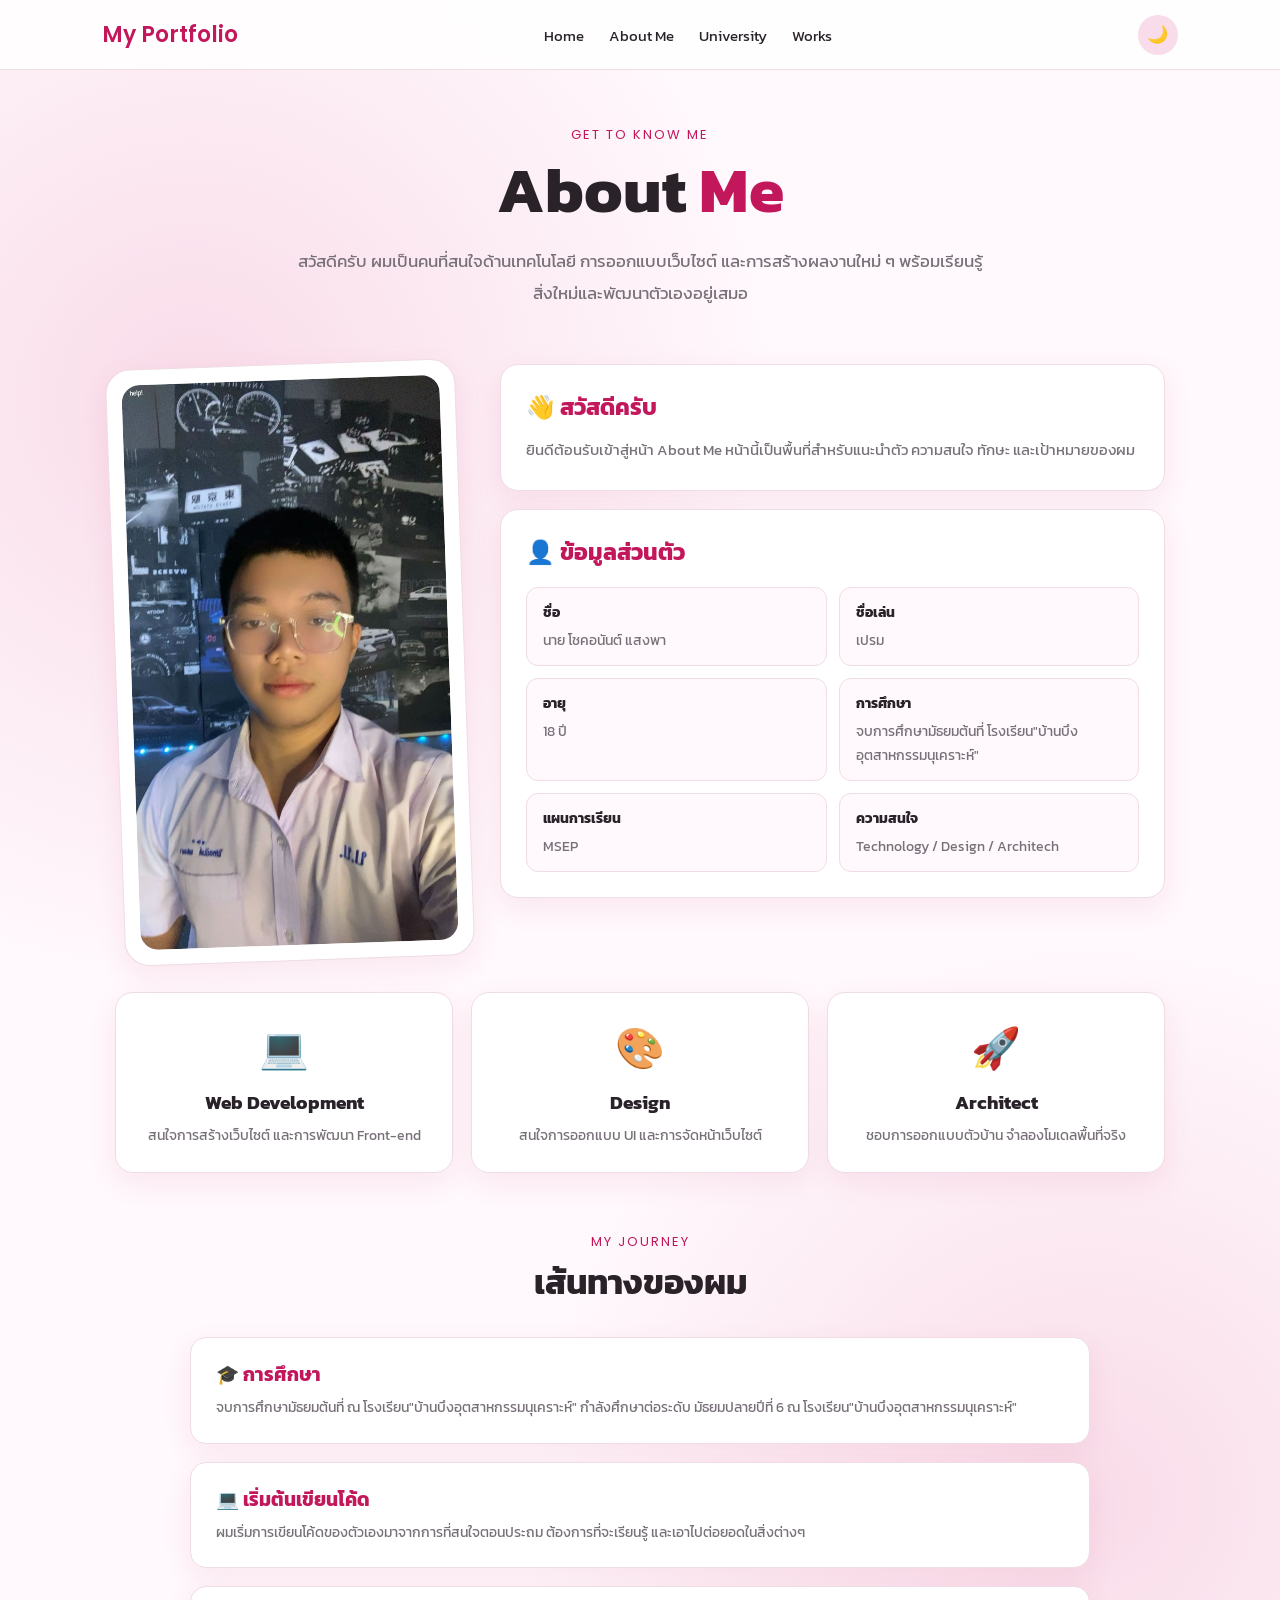
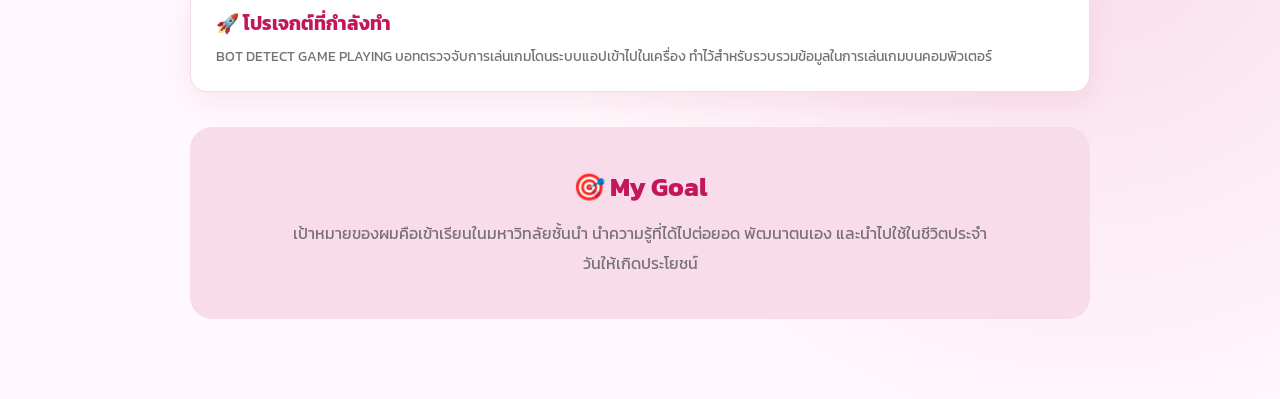
==== commit 56a704a1: "เพิ่มหน้าผลงานและเมนู" ====
--- a/about.html
+++ b/about.html
@@ -43,7 +43,11 @@
             </li>
 
             <li>
-                <a href="university.html">University</a>
+                <a href="universities.html">University</a>
+            </li>
+
+            <li>
+                <a href="works.html">Works</a>
             </li>
         </ul>
 
